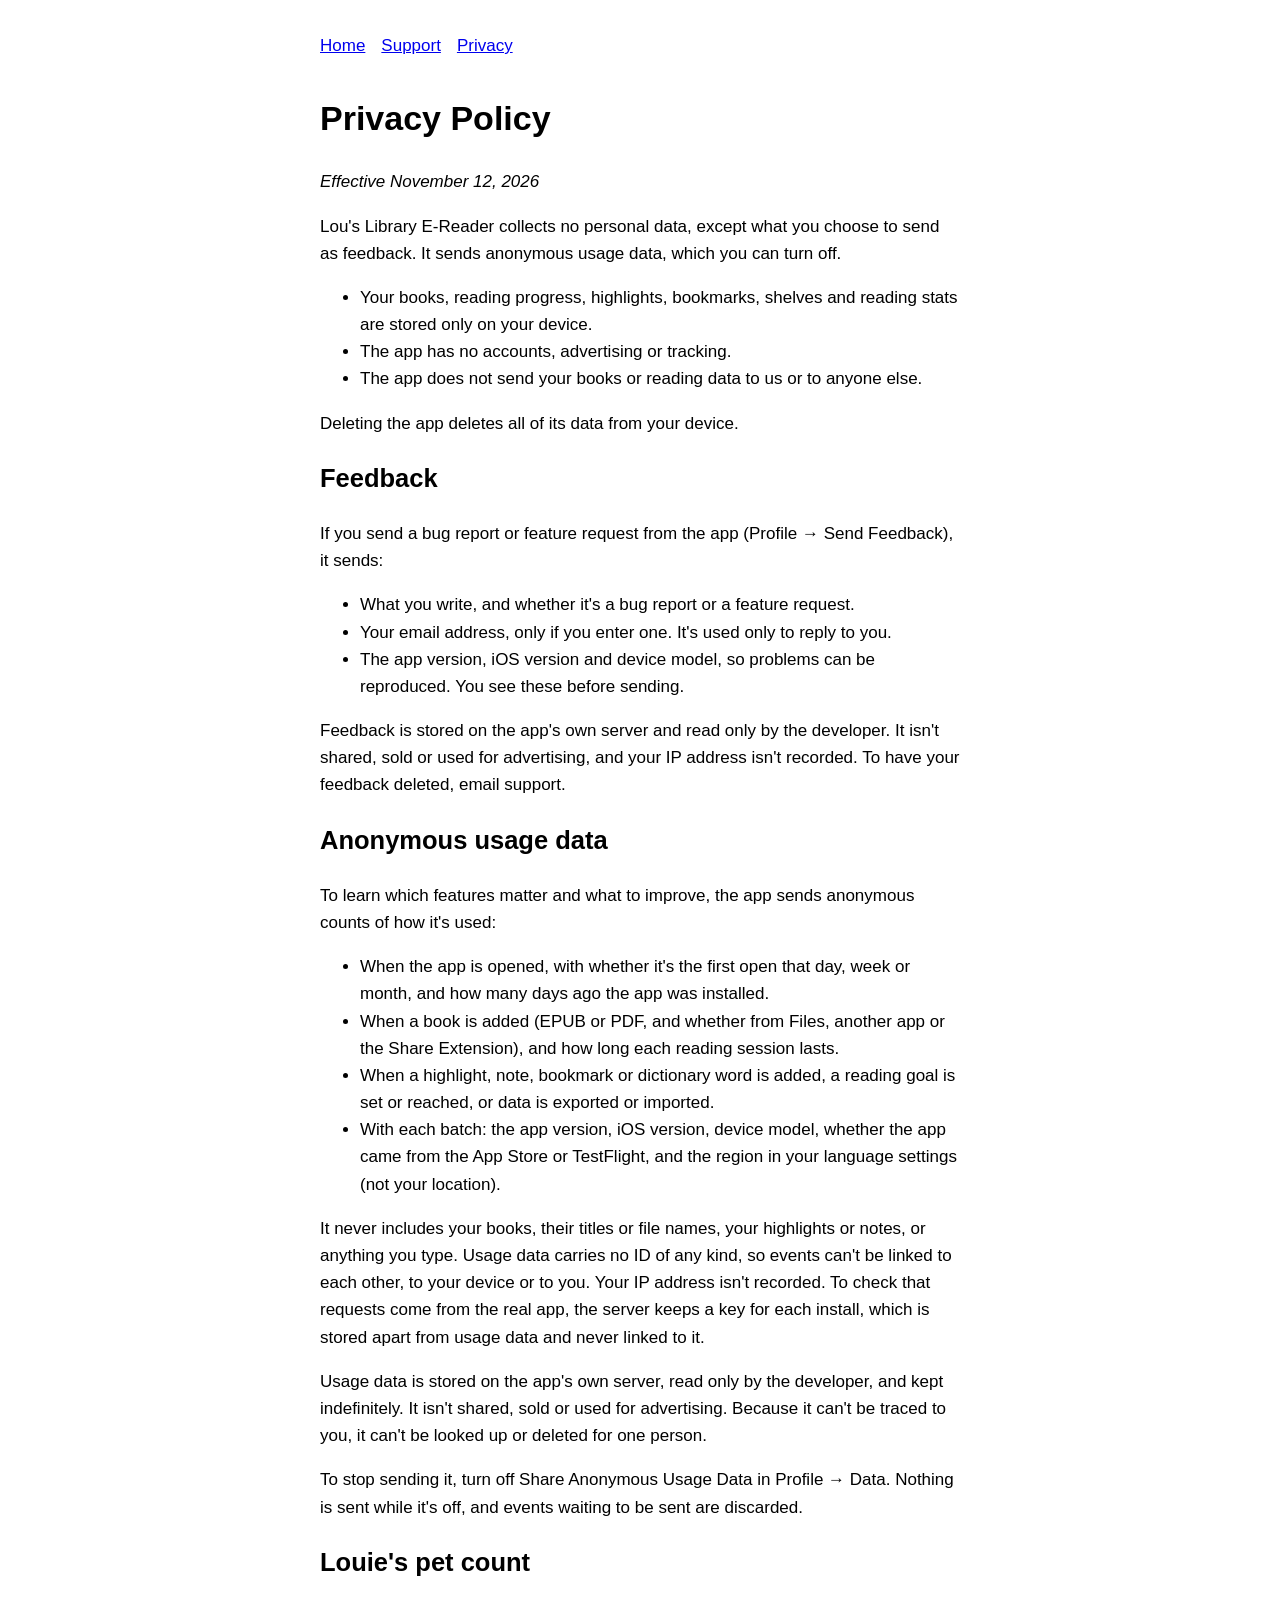
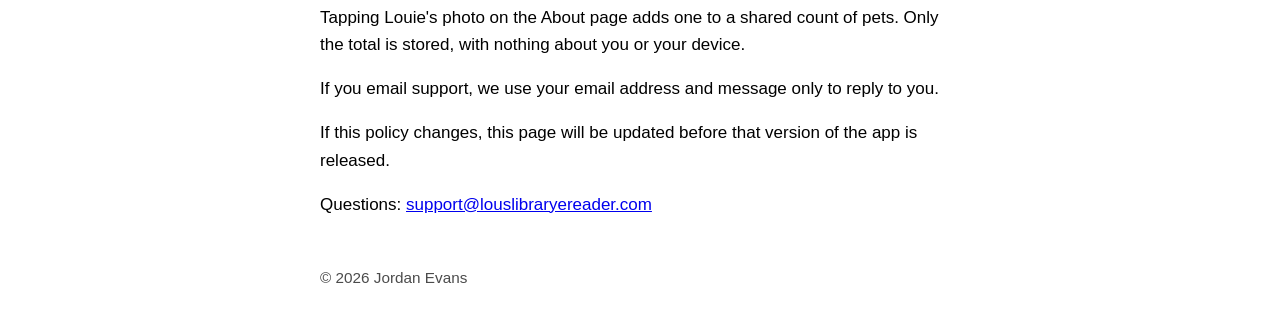
==== privacy/index.html @ e5a7ee9a "Describe anonymous usage data in the privacy policy For Jevs21/ebook-reader-ios#44.  Co-Authored-By:" ====
<!doctype html>
<html lang="en">
<head>
<meta charset="utf-8">
<meta name="viewport" content="width=device-width, initial-scale=1">
<title>Privacy Policy · Lou's Library E-Reader</title>
<link rel="stylesheet" href="/style.css">
</head>
<body>
<nav><a href="/">Home</a><a href="/support/">Support</a><a href="/privacy/">Privacy</a></nav>
<h1>Privacy Policy</h1>
<p><em>Effective November 12, 2026</em></p>
<p>Lou's Library E-Reader collects no personal data, except what you choose to send as feedback. It sends anonymous usage data, which you can turn off.</p>
<ul>
<li>Your books, reading progress, highlights, bookmarks, shelves and reading stats are stored only on your device.</li>
<li>The app has no accounts, advertising or tracking.</li>
<li>The app does not send your books or reading data to us or to anyone else.</li>
</ul>
<p>Deleting the app deletes all of its data from your device.</p>
<h2>Feedback</h2>
<p>If you send a bug report or feature request from the app (Profile → Send Feedback), it sends:</p>
<ul>
<li>What you write, and whether it's a bug report or a feature request.</li>
<li>Your email address, only if you enter one. It's used only to reply to you.</li>
<li>The app version, iOS version and device model, so problems can be reproduced. You see these before sending.</li>
</ul>
<p>Feedback is stored on the app's own server and read only by the developer. It isn't shared, sold or used for advertising, and your IP address isn't recorded. To have your feedback deleted, email support.</p>
<h2>Anonymous usage data</h2>
<p>To learn which features matter and what to improve, the app sends anonymous counts of how it's used:</p>
<ul>
<li>When the app is opened, with whether it's the first open that day, week or month, and how many days ago the app was installed.</li>
<li>When a book is added (EPUB or PDF, and whether from Files, another app or the Share Extension), and how long each reading session lasts.</li>
<li>When a highlight, note, bookmark or dictionary word is added, a reading goal is set or reached, or data is exported or imported.</li>
<li>With each batch: the app version, iOS version, device model, whether the app came from the App Store or TestFlight, and the region in your language settings (not your location).</li>
</ul>
<p>It never includes your books, their titles or file names, your highlights or notes, or anything you type. Usage data carries no ID of any kind, so events can't be linked to each other, to your device or to you. Your IP address isn't recorded. To check that requests come from the real app, the server keeps a key for each install, which is stored apart from usage data and never linked to it.</p>
<p>Usage data is stored on the app's own server, read only by the developer, and kept indefinitely. It isn't shared, sold or used for advertising. Because it can't be traced to you, it can't be looked up or deleted for one person.</p>
<p>To stop sending it, turn off Share Anonymous Usage Data in Profile → Data. Nothing is sent while it's off, and events waiting to be sent are discarded.</p>
<h2>Louie's pet count</h2>
<p>Tapping Louie's photo on the About page adds one to a shared count of pets. Only the total is stored, with nothing about you or your device.</p>
<p>If you email support, we use your email address and message only to reply to you.</p>
<p>If this policy changes, this page will be updated before that version of the app is released.</p>
<p>Questions: <a href="mailto:support@louslibraryereader.com">support@louslibraryereader.com</a></p>
<footer>&copy; 2026 Jordan Evans</footer>
</body>
</html>
---- style.css ----
:root { color-scheme: light dark; }
body { font: 17px/1.6 -apple-system, BlinkMacSystemFont, "Segoe UI", sans-serif; max-width: 40rem; margin: 0 auto; padding: 2rem 1rem; }
nav { margin-bottom: 2rem; }
nav a { margin-right: 1rem; }
footer { margin-top: 3rem; font-size: 0.9em; opacity: 0.7; }
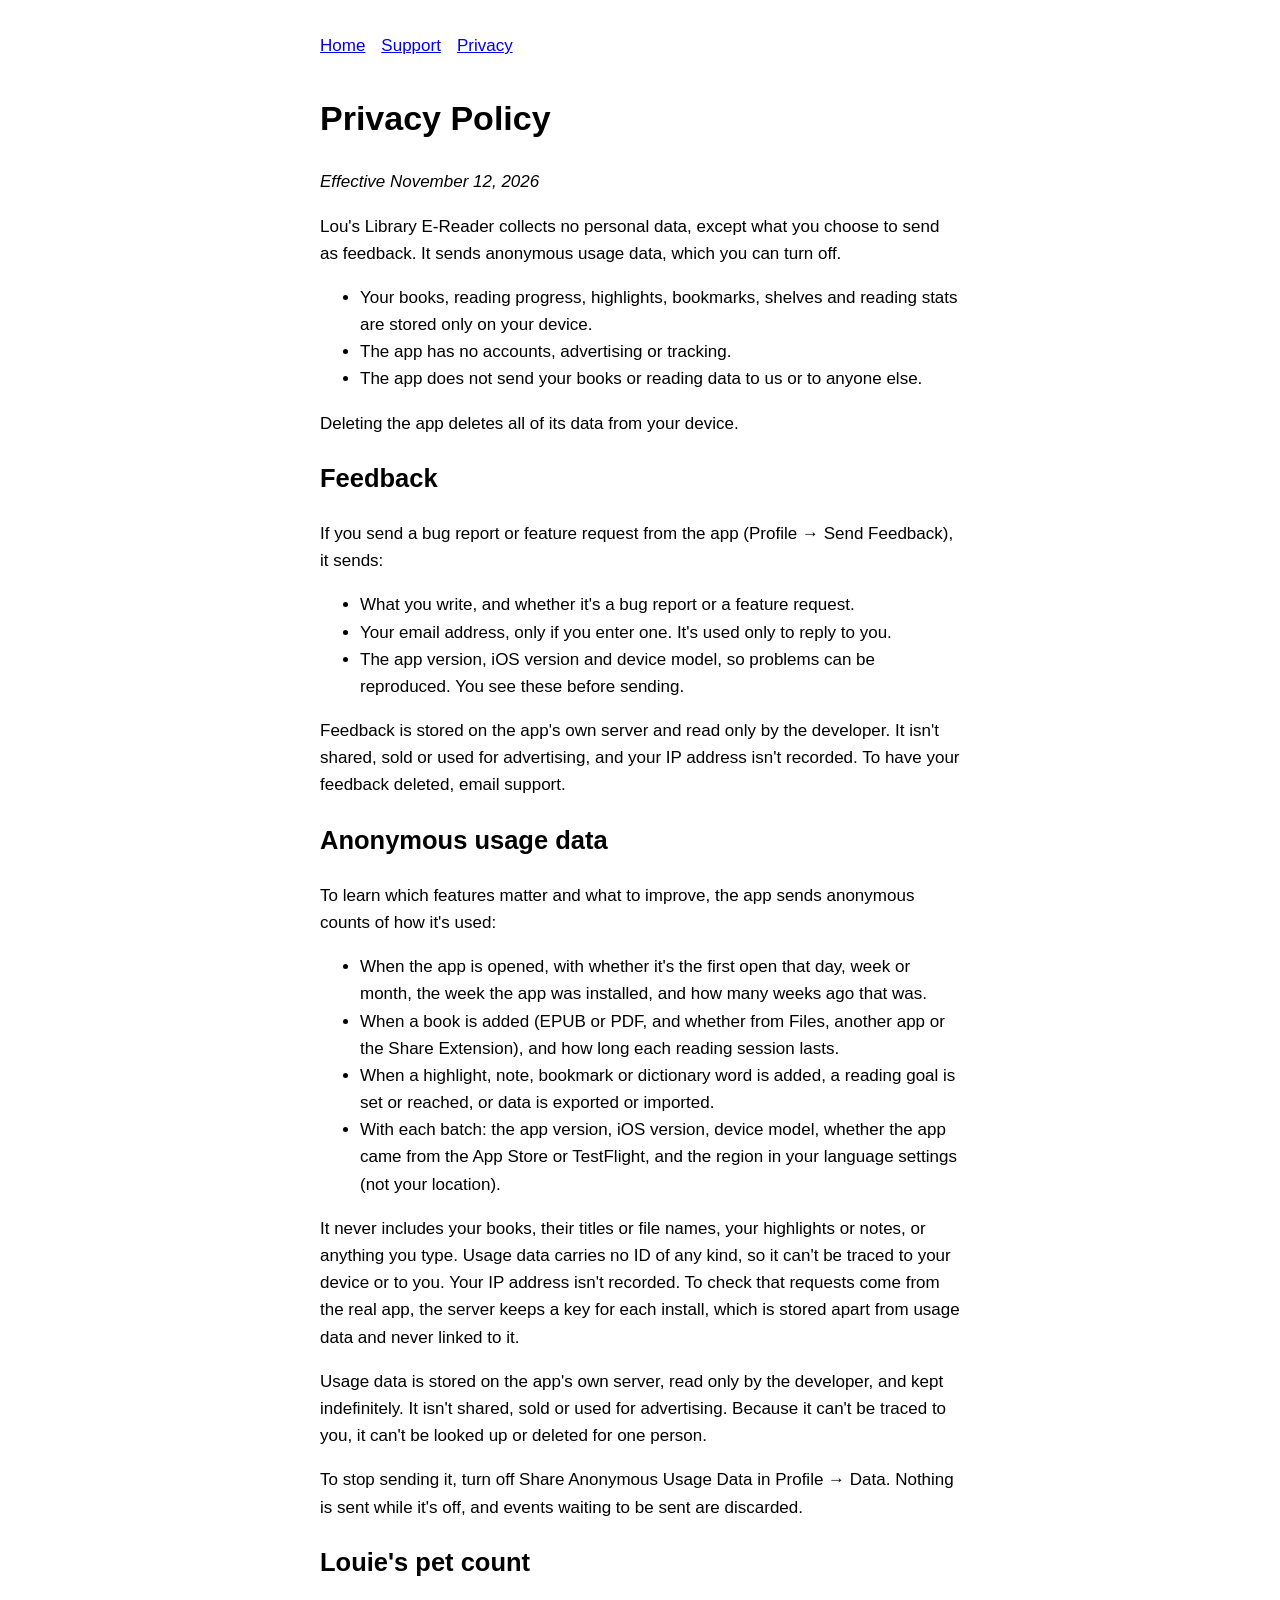
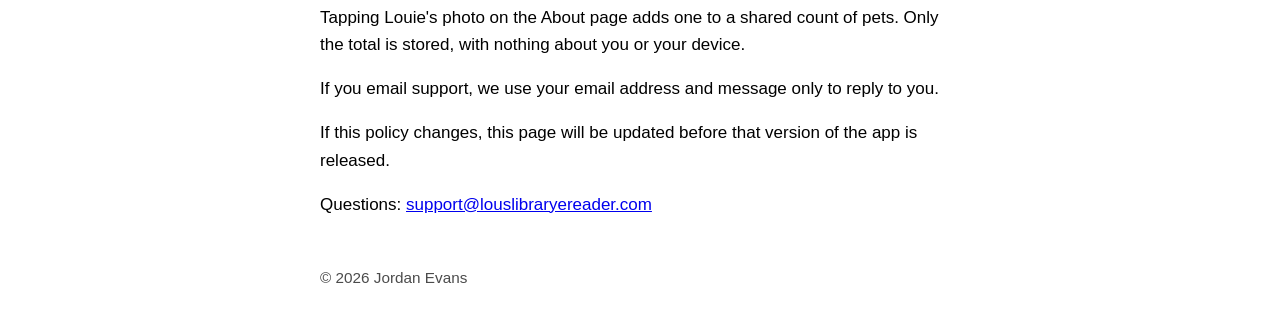
==== commit 3343ceec: "Describe install timing in weeks and soften the linking claim The app no longer sends days since ins" ====
--- a/privacy/index.html
+++ b/privacy/index.html
@@ -28,12 +28,12 @@
 <h2>Anonymous usage data</h2>
 <p>To learn which features matter and what to improve, the app sends anonymous counts of how it's used:</p>
 <ul>
-<li>When the app is opened, with whether it's the first open that day, week or month, and how many days ago the app was installed.</li>
+<li>When the app is opened, with whether it's the first open that day, week or month, the week the app was installed, and how many weeks ago that was.</li>
 <li>When a book is added (EPUB or PDF, and whether from Files, another app or the Share Extension), and how long each reading session lasts.</li>
 <li>When a highlight, note, bookmark or dictionary word is added, a reading goal is set or reached, or data is exported or imported.</li>
 <li>With each batch: the app version, iOS version, device model, whether the app came from the App Store or TestFlight, and the region in your language settings (not your location).</li>
 </ul>
-<p>It never includes your books, their titles or file names, your highlights or notes, or anything you type. Usage data carries no ID of any kind, so events can't be linked to each other, to your device or to you. Your IP address isn't recorded. To check that requests come from the real app, the server keeps a key for each install, which is stored apart from usage data and never linked to it.</p>
+<p>It never includes your books, their titles or file names, your highlights or notes, or anything you type. Usage data carries no ID of any kind, so it can't be traced to your device or to you. Your IP address isn't recorded. To check that requests come from the real app, the server keeps a key for each install, which is stored apart from usage data and never linked to it.</p>
 <p>Usage data is stored on the app's own server, read only by the developer, and kept indefinitely. It isn't shared, sold or used for advertising. Because it can't be traced to you, it can't be looked up or deleted for one person.</p>
 <p>To stop sending it, turn off Share Anonymous Usage Data in Profile → Data. Nothing is sent while it's off, and events waiting to be sent are discarded.</p>
 <h2>Louie's pet count</h2>
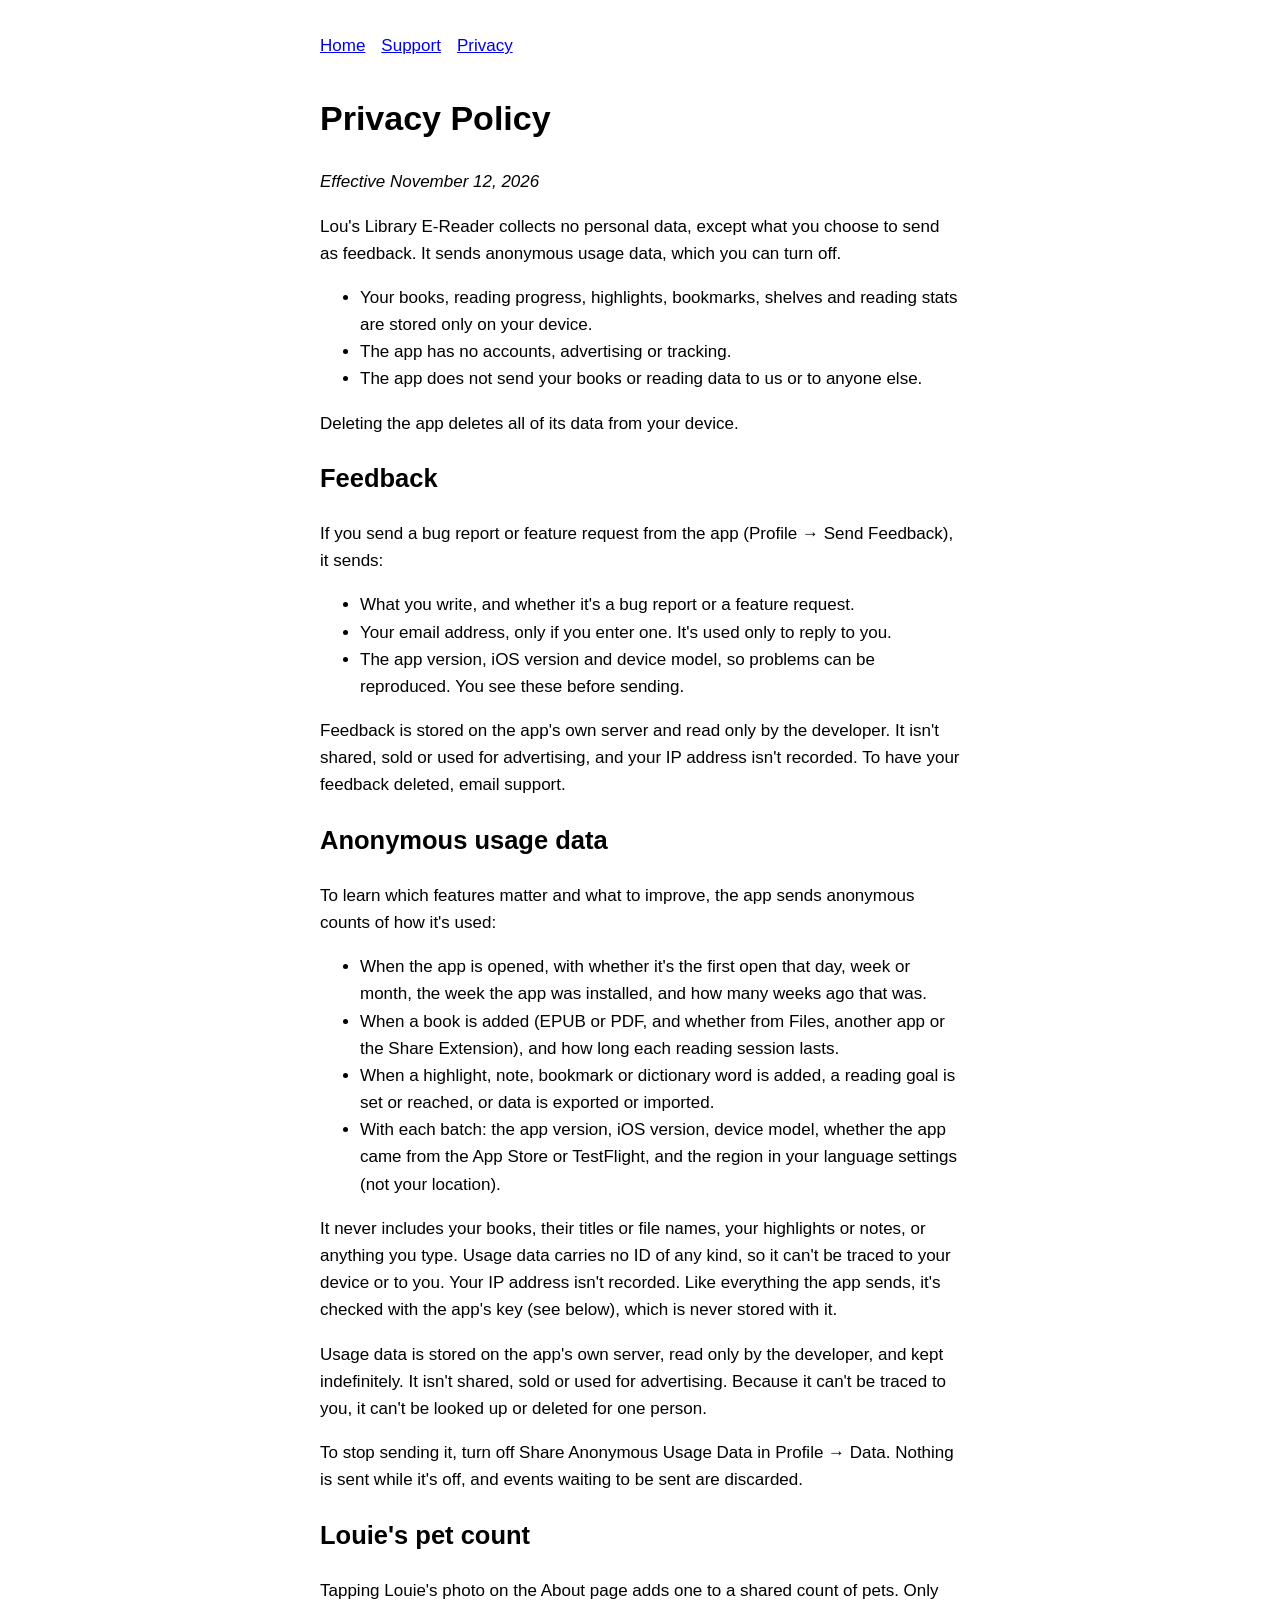
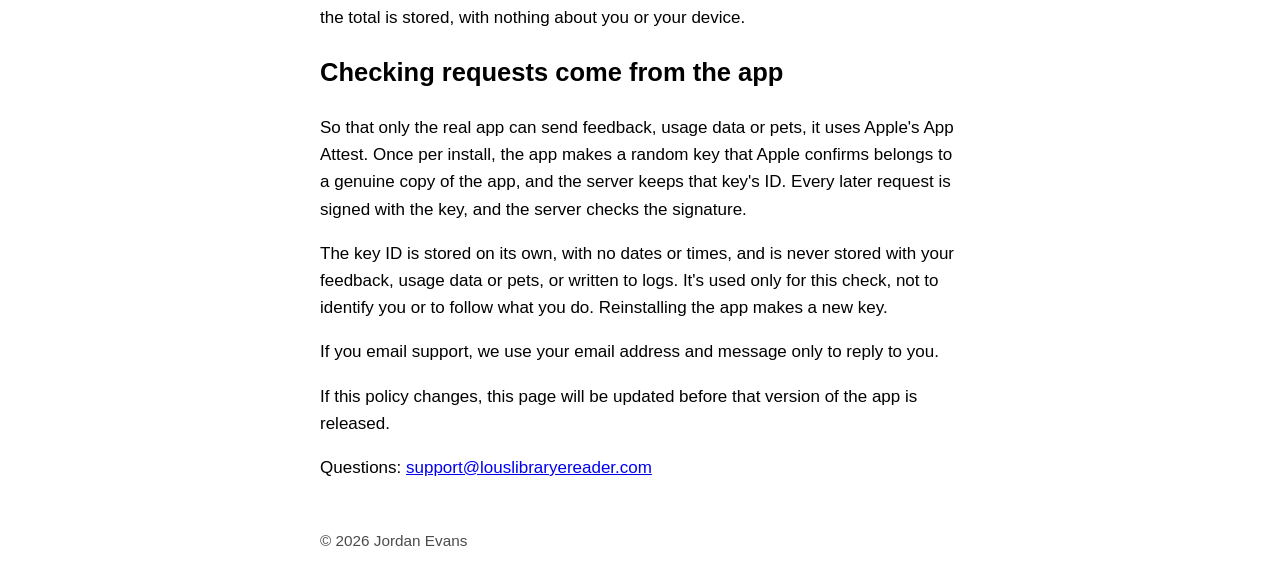
==== commit 10c69cf2: "Describe the App Attest key in the privacy policy Co-Authored-By: Claude Opus 5.5 <noreply@anthropic" ====
--- a/privacy/index.html
+++ b/privacy/index.html
@@ -33,11 +33,14 @@
 <li>When a highlight, note, bookmark or dictionary word is added, a reading goal is set or reached, or data is exported or imported.</li>
 <li>With each batch: the app version, iOS version, device model, whether the app came from the App Store or TestFlight, and the region in your language settings (not your location).</li>
 </ul>
-<p>It never includes your books, their titles or file names, your highlights or notes, or anything you type. Usage data carries no ID of any kind, so it can't be traced to your device or to you. Your IP address isn't recorded. To check that requests come from the real app, the server keeps a key for each install, which is stored apart from usage data and never linked to it.</p>
+<p>It never includes your books, their titles or file names, your highlights or notes, or anything you type. Usage data carries no ID of any kind, so it can't be traced to your device or to you. Your IP address isn't recorded. Like everything the app sends, it's checked with the app's key (see below), which is never stored with it.</p>
 <p>Usage data is stored on the app's own server, read only by the developer, and kept indefinitely. It isn't shared, sold or used for advertising. Because it can't be traced to you, it can't be looked up or deleted for one person.</p>
 <p>To stop sending it, turn off Share Anonymous Usage Data in Profile → Data. Nothing is sent while it's off, and events waiting to be sent are discarded.</p>
 <h2>Louie's pet count</h2>
 <p>Tapping Louie's photo on the About page adds one to a shared count of pets. Only the total is stored, with nothing about you or your device.</p>
+<h2>Checking requests come from the app</h2>
+<p>So that only the real app can send feedback, usage data or pets, it uses Apple's App Attest. Once per install, the app makes a random key that Apple confirms belongs to a genuine copy of the app, and the server keeps that key's ID. Every later request is signed with the key, and the server checks the signature.</p>
+<p>The key ID is stored on its own, with no dates or times, and is never stored with your feedback, usage data or pets, or written to logs. It's used only for this check, not to identify you or to follow what you do. Reinstalling the app makes a new key.</p>
 <p>If you email support, we use your email address and message only to reply to you.</p>
 <p>If this policy changes, this page will be updated before that version of the app is released.</p>
 <p>Questions: <a href="mailto:support@louslibraryereader.com">support@louslibraryereader.com</a></p>
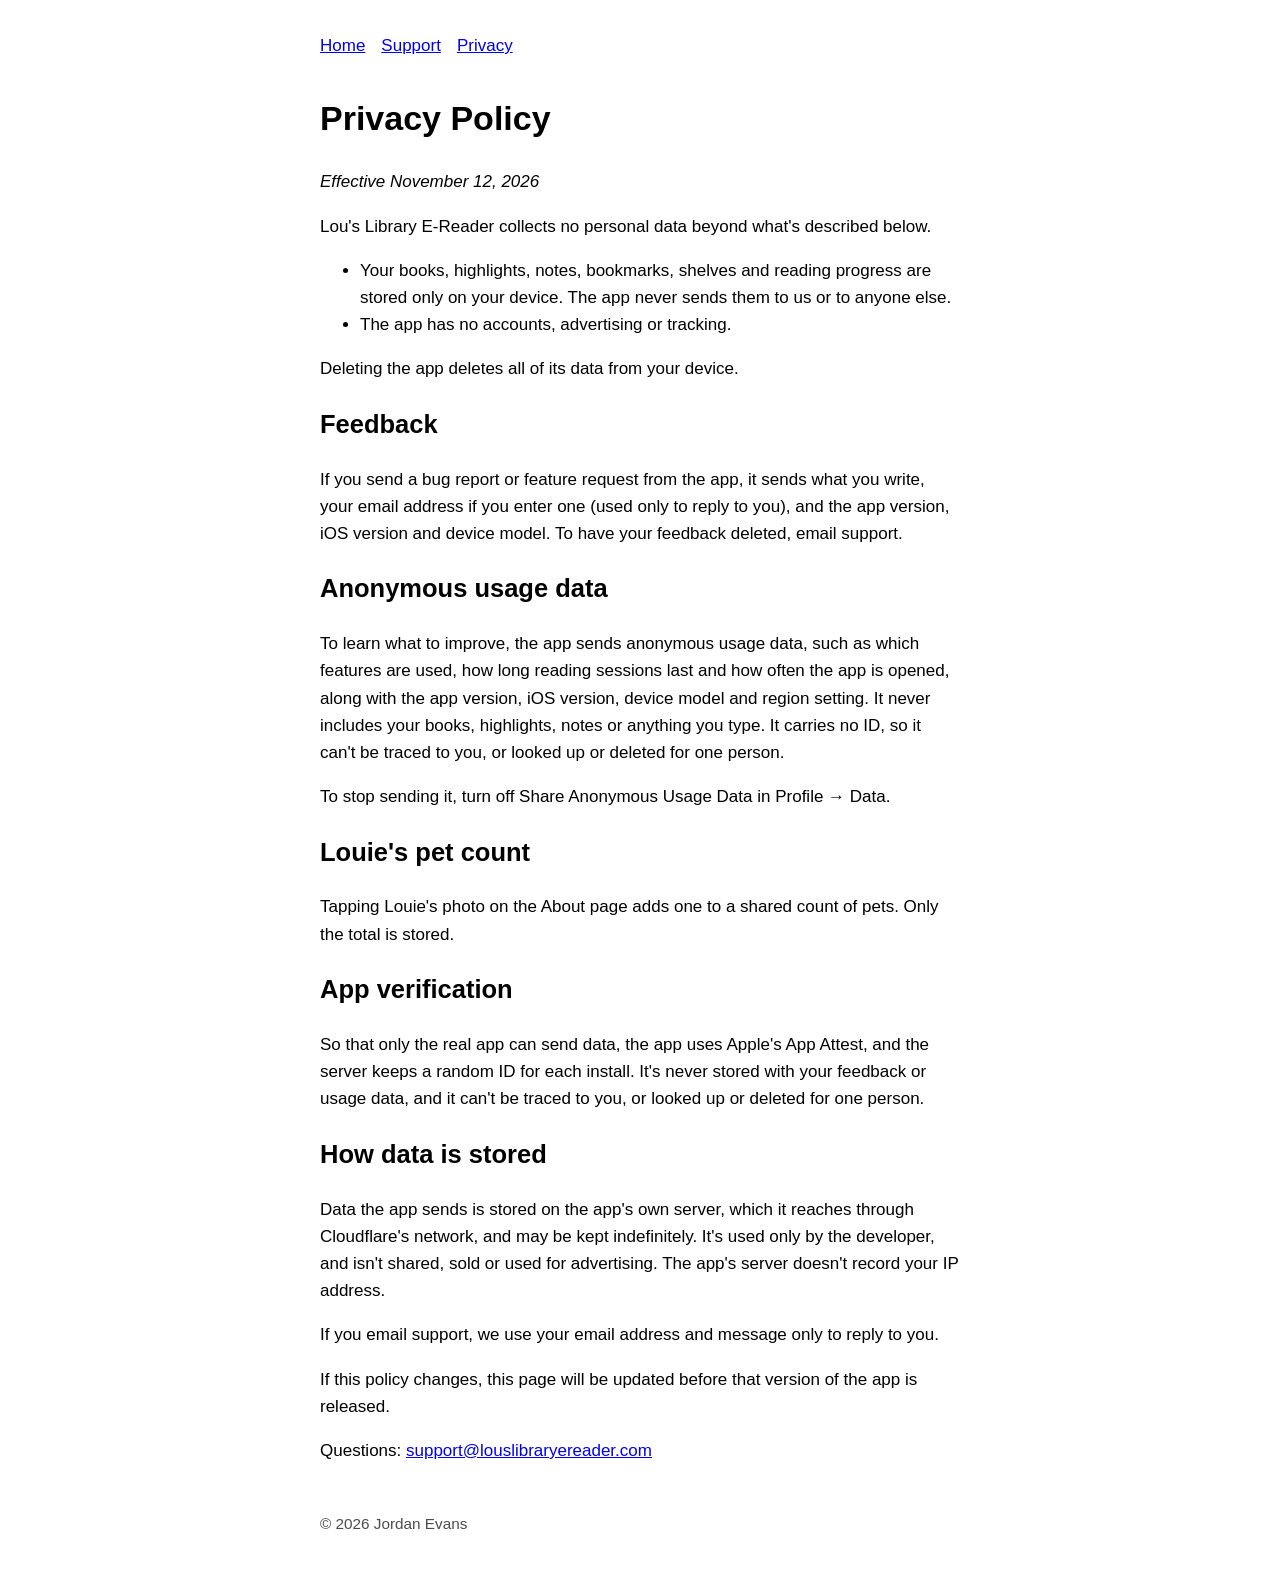
==== commit 267340e4: "Trim the privacy policy to general terms and fix statements 0.3.0 would make untrue Co-Authored-By: " ====
--- a/privacy/index.html
+++ b/privacy/index.html
@@ -10,37 +10,23 @@
 <nav><a href="/">Home</a><a href="/support/">Support</a><a href="/privacy/">Privacy</a></nav>
 <h1>Privacy Policy</h1>
 <p><em>Effective November 12, 2026</em></p>
-<p>Lou's Library E-Reader collects no personal data, except what you choose to send as feedback. It sends anonymous usage data, which you can turn off.</p>
+<p>Lou's Library E-Reader collects no personal data beyond what's described below.</p>
 <ul>
-<li>Your books, reading progress, highlights, bookmarks, shelves and reading stats are stored only on your device.</li>
+<li>Your books, highlights, notes, bookmarks, shelves and reading progress are stored only on your device. The app never sends them to us or to anyone else.</li>
 <li>The app has no accounts, advertising or tracking.</li>
-<li>The app does not send your books or reading data to us or to anyone else.</li>
 </ul>
 <p>Deleting the app deletes all of its data from your device.</p>
 <h2>Feedback</h2>
-<p>If you send a bug report or feature request from the app (Profile → Send Feedback), it sends:</p>
-<ul>
-<li>What you write, and whether it's a bug report or a feature request.</li>
-<li>Your email address, only if you enter one. It's used only to reply to you.</li>
-<li>The app version, iOS version and device model, so problems can be reproduced. You see these before sending.</li>
-</ul>
-<p>Feedback is stored on the app's own server and read only by the developer. It isn't shared, sold or used for advertising, and your IP address isn't recorded. To have your feedback deleted, email support.</p>
+<p>If you send a bug report or feature request from the app, it sends what you write, your email address if you enter one (used only to reply to you), and the app version, iOS version and device model. To have your feedback deleted, email support.</p>
 <h2>Anonymous usage data</h2>
-<p>To learn which features matter and what to improve, the app sends anonymous counts of how it's used:</p>
-<ul>
-<li>When the app is opened, with whether it's the first open that day, week or month, the week the app was installed, and how many weeks ago that was.</li>
-<li>When a book is added (EPUB or PDF, and whether from Files, another app or the Share Extension), and how long each reading session lasts.</li>
-<li>When a highlight, note, bookmark or dictionary word is added, a reading goal is set or reached, or data is exported or imported.</li>
-<li>With each batch: the app version, iOS version, device model, whether the app came from the App Store or TestFlight, and the region in your language settings (not your location).</li>
-</ul>
-<p>It never includes your books, their titles or file names, your highlights or notes, or anything you type. Usage data carries no ID of any kind, so it can't be traced to your device or to you. Your IP address isn't recorded. Like everything the app sends, it's checked with the app's key (see below), which is never stored with it.</p>
-<p>Usage data is stored on the app's own server, read only by the developer, and kept indefinitely. It isn't shared, sold or used for advertising. Because it can't be traced to you, it can't be looked up or deleted for one person.</p>
-<p>To stop sending it, turn off Share Anonymous Usage Data in Profile → Data. Nothing is sent while it's off, and events waiting to be sent are discarded.</p>
+<p>To learn what to improve, the app sends anonymous usage data, such as which features are used, how long reading sessions last and how often the app is opened, along with the app version, iOS version, device model and region setting. It never includes your books, highlights, notes or anything you type. It carries no ID, so it can't be traced to you, or looked up or deleted for one person.</p>
+<p>To stop sending it, turn off Share Anonymous Usage Data in Profile → Data.</p>
 <h2>Louie's pet count</h2>
-<p>Tapping Louie's photo on the About page adds one to a shared count of pets. Only the total is stored, with nothing about you or your device.</p>
-<h2>Checking requests come from the app</h2>
-<p>So that only the real app can send feedback, usage data or pets, it uses Apple's App Attest. Once per install, the app makes a random key that Apple confirms belongs to a genuine copy of the app, and the server keeps that key's ID. Every later request is signed with the key, and the server checks the signature.</p>
-<p>The key ID is stored on its own, with no dates or times, and is never stored with your feedback, usage data or pets, or written to logs. It's used only for this check, not to identify you or to follow what you do. Reinstalling the app makes a new key.</p>
+<p>Tapping Louie's photo on the About page adds one to a shared count of pets. Only the total is stored.</p>
+<h2>App verification</h2>
+<p>So that only the real app can send data, the app uses Apple's App Attest, and the server keeps a random ID for each install. It's never stored with your feedback or usage data, and it can't be traced to you, or looked up or deleted for one person.</p>
+<h2>How data is stored</h2>
+<p>Data the app sends is stored on the app's own server, which it reaches through Cloudflare's network, and may be kept indefinitely. It's used only by the developer, and isn't shared, sold or used for advertising. The app's server doesn't record your IP address.</p>
 <p>If you email support, we use your email address and message only to reply to you.</p>
 <p>If this policy changes, this page will be updated before that version of the app is released.</p>
 <p>Questions: <a href="mailto:support@louslibraryereader.com">support@louslibraryereader.com</a></p>
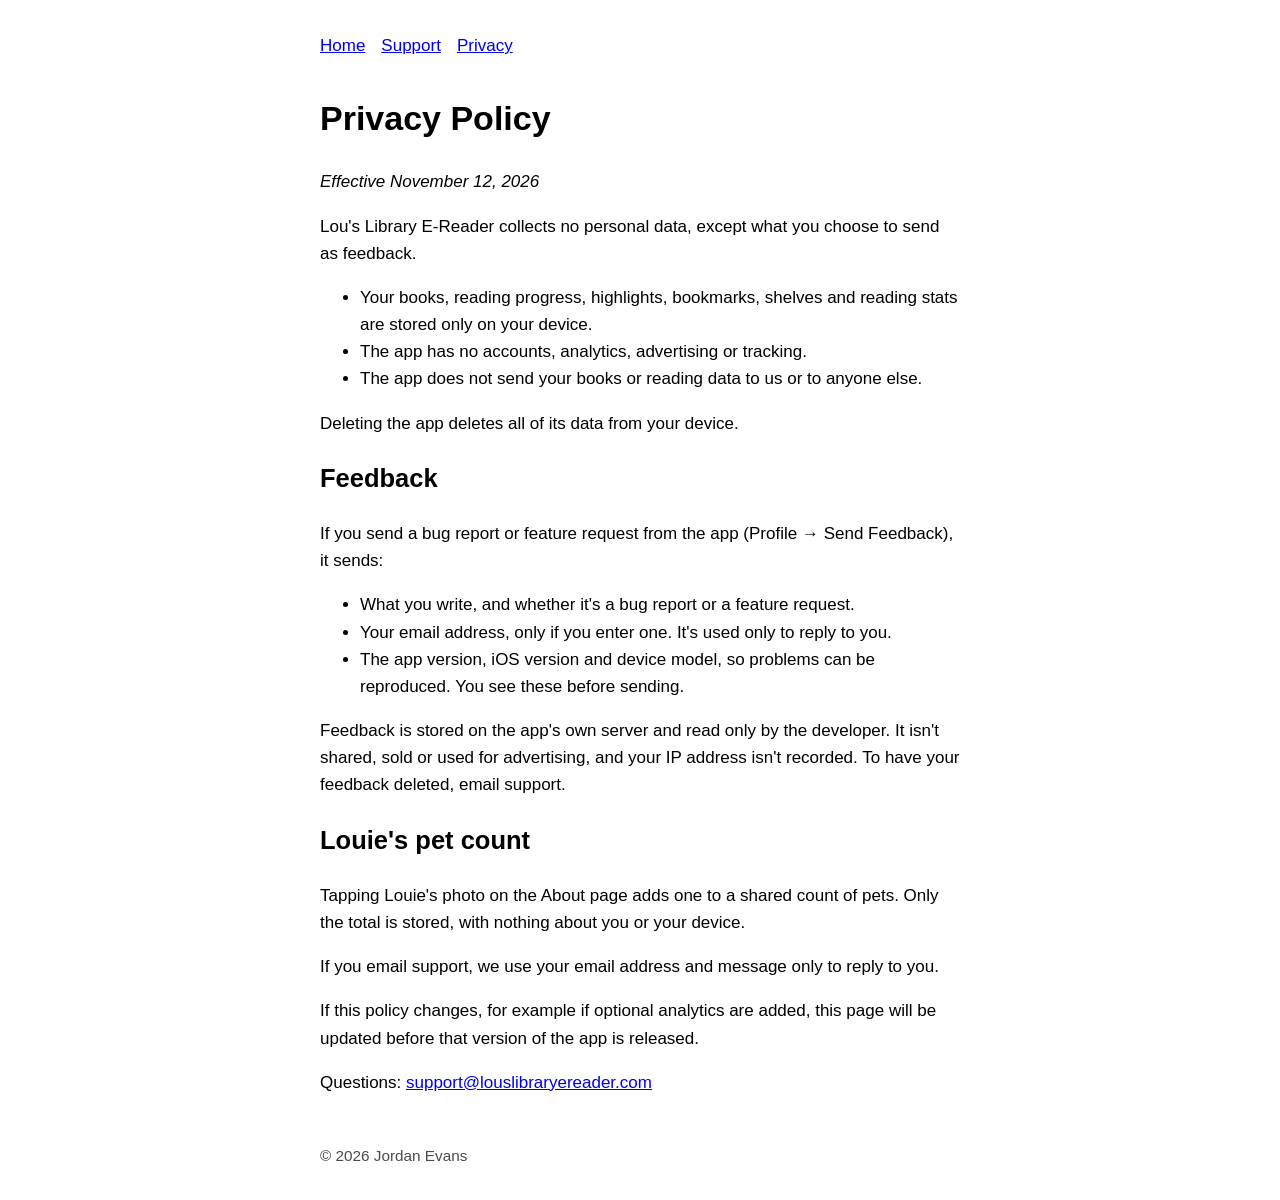
==== commit 74dd4df9: "Merge pull request #1 from Jevs21/feedback-policy Describe in-app feedback and Louie's pet count in " ====
--- a/privacy/index.html
+++ b/privacy/index.html
@@ -10,25 +10,25 @@
 <nav><a href="/">Home</a><a href="/support/">Support</a><a href="/privacy/">Privacy</a></nav>
 <h1>Privacy Policy</h1>
 <p><em>Effective November 12, 2026</em></p>
-<p>Lou's Library E-Reader collects no personal data beyond what's described below.</p>
+<p>Lou's Library E-Reader collects no personal data, except what you choose to send as feedback.</p>
 <ul>
-<li>Your books, highlights, notes, bookmarks, shelves and reading progress are stored only on your device. The app never sends them to us or to anyone else.</li>
-<li>The app has no accounts, advertising or tracking.</li>
+<li>Your books, reading progress, highlights, bookmarks, shelves and reading stats are stored only on your device.</li>
+<li>The app has no accounts, analytics, advertising or tracking.</li>
+<li>The app does not send your books or reading data to us or to anyone else.</li>
 </ul>
 <p>Deleting the app deletes all of its data from your device.</p>
 <h2>Feedback</h2>
-<p>If you send a bug report or feature request from the app, it sends what you write, your email address if you enter one (used only to reply to you), and the app version, iOS version and device model. To have your feedback deleted, email support.</p>
-<h2>Anonymous usage data</h2>
-<p>To learn what to improve, the app sends anonymous usage data, such as which features are used, how long reading sessions last and how often the app is opened, along with the app version, iOS version, device model and region setting. It never includes your books, highlights, notes or anything you type. It carries no ID, so it can't be traced to you, or looked up or deleted for one person.</p>
-<p>To stop sending it, turn off Share Anonymous Usage Data in Profile → Data.</p>
+<p>If you send a bug report or feature request from the app (Profile → Send Feedback), it sends:</p>
+<ul>
+<li>What you write, and whether it's a bug report or a feature request.</li>
+<li>Your email address, only if you enter one. It's used only to reply to you.</li>
+<li>The app version, iOS version and device model, so problems can be reproduced. You see these before sending.</li>
+</ul>
+<p>Feedback is stored on the app's own server and read only by the developer. It isn't shared, sold or used for advertising, and your IP address isn't recorded. To have your feedback deleted, email support.</p>
 <h2>Louie's pet count</h2>
-<p>Tapping Louie's photo on the About page adds one to a shared count of pets. Only the total is stored.</p>
-<h2>App verification</h2>
-<p>So that only the real app can send data, the app uses Apple's App Attest, and the server keeps a random ID for each install. It's never stored with your feedback or usage data, and it can't be traced to you, or looked up or deleted for one person.</p>
-<h2>How data is stored</h2>
-<p>Data the app sends is stored on the app's own server, which it reaches through Cloudflare's network, and may be kept indefinitely. It's used only by the developer, and isn't shared, sold or used for advertising. The app's server doesn't record your IP address.</p>
+<p>Tapping Louie's photo on the About page adds one to a shared count of pets. Only the total is stored, with nothing about you or your device.</p>
 <p>If you email support, we use your email address and message only to reply to you.</p>
-<p>If this policy changes, this page will be updated before that version of the app is released.</p>
+<p>If this policy changes, for example if optional analytics are added, this page will be updated before that version of the app is released.</p>
 <p>Questions: <a href="mailto:support@louslibraryereader.com">support@louslibraryereader.com</a></p>
 <footer>&copy; 2026 Jordan Evans</footer>
 </body>
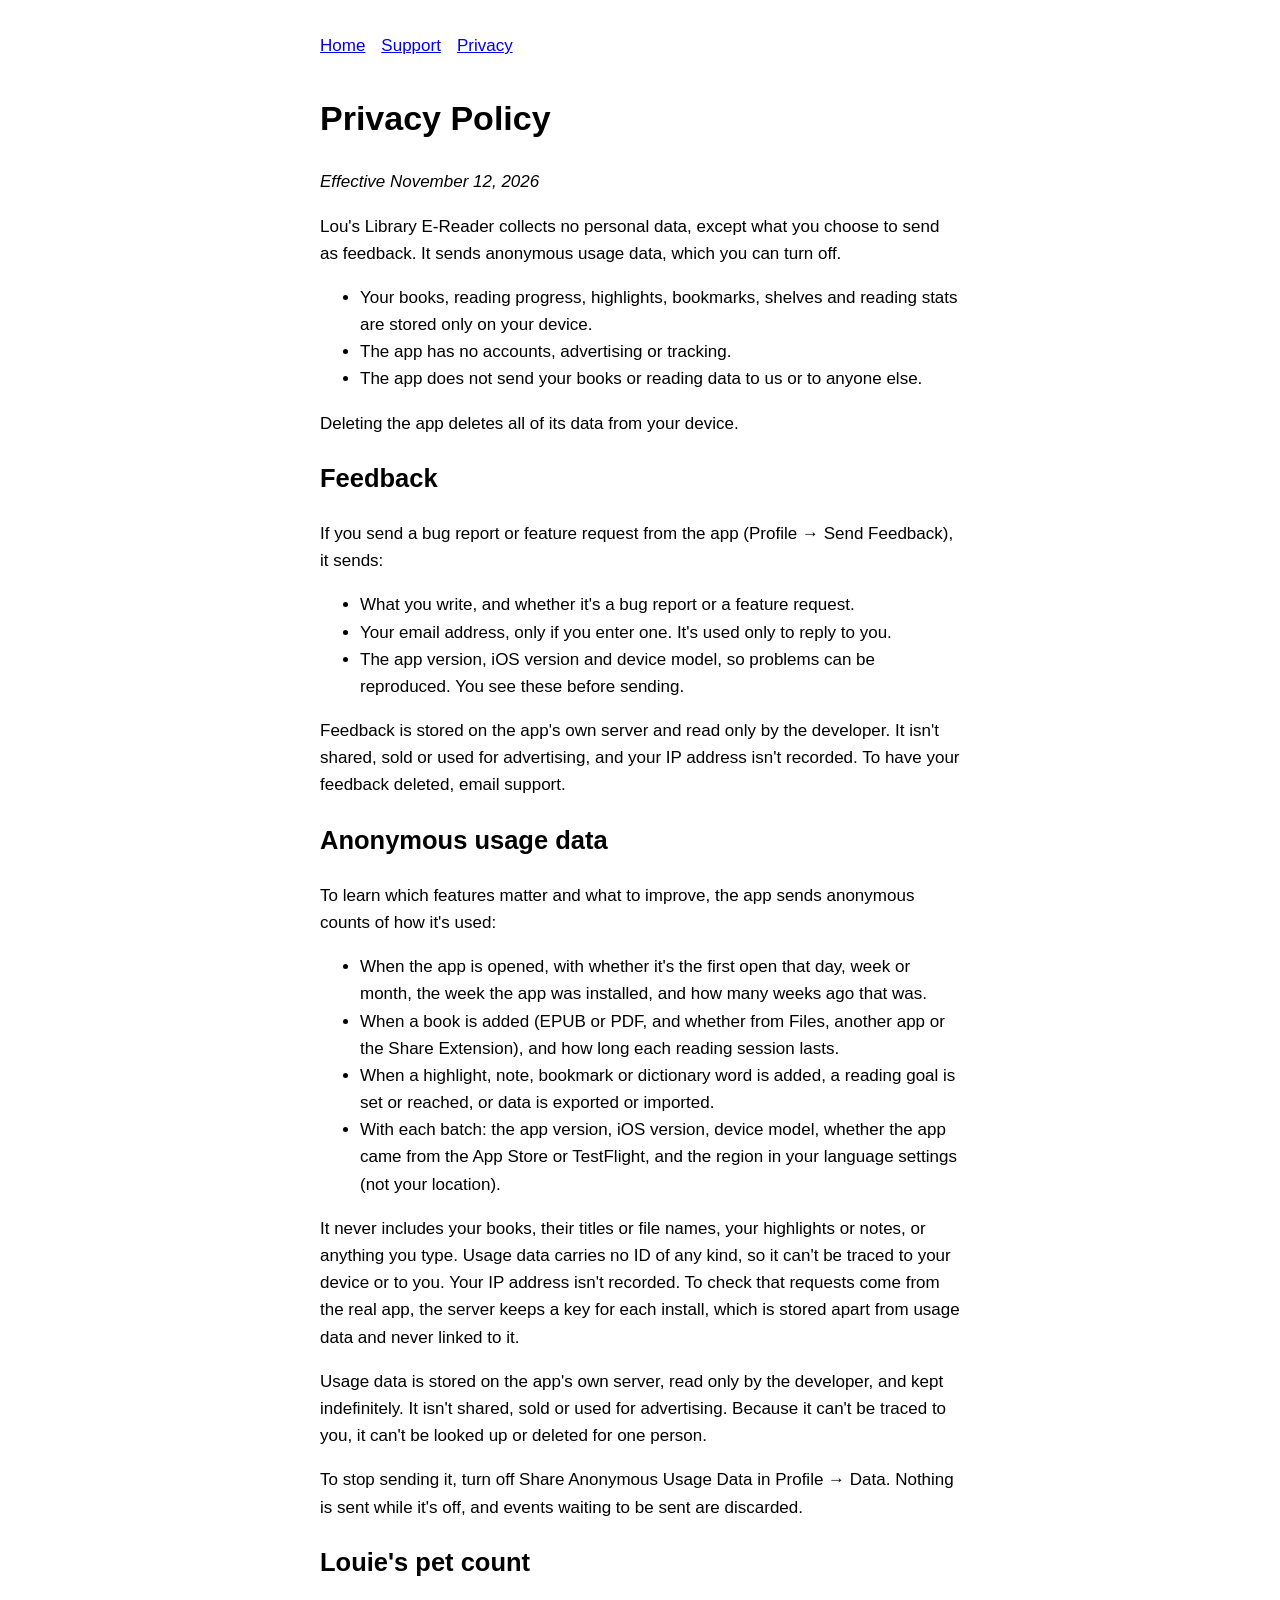
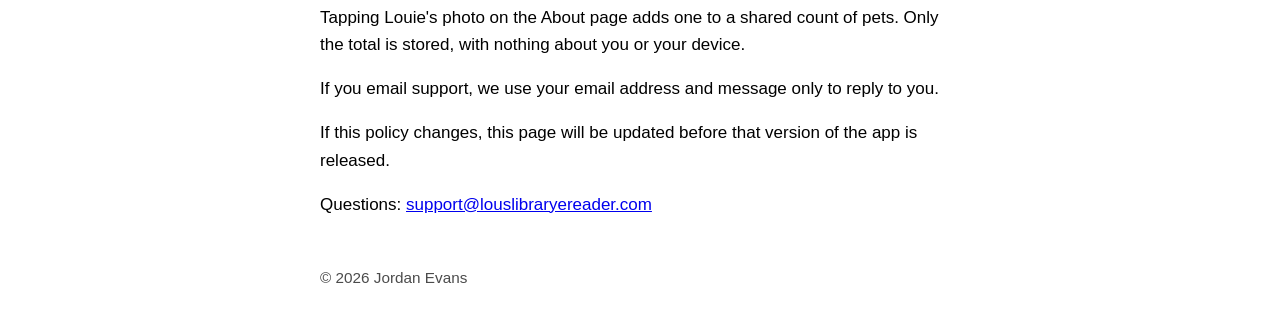
==== commit a2eff43f: "Merge pull request #2 from Jevs21/analytics-policy Describe anonymous usage data in the privacy poli" ====
--- a/privacy/index.html
+++ b/privacy/index.html
@@ -10,10 +10,10 @@
 <nav><a href="/">Home</a><a href="/support/">Support</a><a href="/privacy/">Privacy</a></nav>
 <h1>Privacy Policy</h1>
 <p><em>Effective November 12, 2026</em></p>
-<p>Lou's Library E-Reader collects no personal data, except what you choose to send as feedback.</p>
+<p>Lou's Library E-Reader collects no personal data, except what you choose to send as feedback. It sends anonymous usage data, which you can turn off.</p>
 <ul>
 <li>Your books, reading progress, highlights, bookmarks, shelves and reading stats are stored only on your device.</li>
-<li>The app has no accounts, analytics, advertising or tracking.</li>
+<li>The app has no accounts, advertising or tracking.</li>
 <li>The app does not send your books or reading data to us or to anyone else.</li>
 </ul>
 <p>Deleting the app deletes all of its data from your device.</p>
@@ -25,10 +25,21 @@
 <li>The app version, iOS version and device model, so problems can be reproduced. You see these before sending.</li>
 </ul>
 <p>Feedback is stored on the app's own server and read only by the developer. It isn't shared, sold or used for advertising, and your IP address isn't recorded. To have your feedback deleted, email support.</p>
+<h2>Anonymous usage data</h2>
+<p>To learn which features matter and what to improve, the app sends anonymous counts of how it's used:</p>
+<ul>
+<li>When the app is opened, with whether it's the first open that day, week or month, the week the app was installed, and how many weeks ago that was.</li>
+<li>When a book is added (EPUB or PDF, and whether from Files, another app or the Share Extension), and how long each reading session lasts.</li>
+<li>When a highlight, note, bookmark or dictionary word is added, a reading goal is set or reached, or data is exported or imported.</li>
+<li>With each batch: the app version, iOS version, device model, whether the app came from the App Store or TestFlight, and the region in your language settings (not your location).</li>
+</ul>
+<p>It never includes your books, their titles or file names, your highlights or notes, or anything you type. Usage data carries no ID of any kind, so it can't be traced to your device or to you. Your IP address isn't recorded. To check that requests come from the real app, the server keeps a key for each install, which is stored apart from usage data and never linked to it.</p>
+<p>Usage data is stored on the app's own server, read only by the developer, and kept indefinitely. It isn't shared, sold or used for advertising. Because it can't be traced to you, it can't be looked up or deleted for one person.</p>
+<p>To stop sending it, turn off Share Anonymous Usage Data in Profile → Data. Nothing is sent while it's off, and events waiting to be sent are discarded.</p>
 <h2>Louie's pet count</h2>
 <p>Tapping Louie's photo on the About page adds one to a shared count of pets. Only the total is stored, with nothing about you or your device.</p>
 <p>If you email support, we use your email address and message only to reply to you.</p>
-<p>If this policy changes, for example if optional analytics are added, this page will be updated before that version of the app is released.</p>
+<p>If this policy changes, this page will be updated before that version of the app is released.</p>
 <p>Questions: <a href="mailto:support@louslibraryereader.com">support@louslibraryereader.com</a></p>
 <footer>&copy; 2026 Jordan Evans</footer>
 </body>
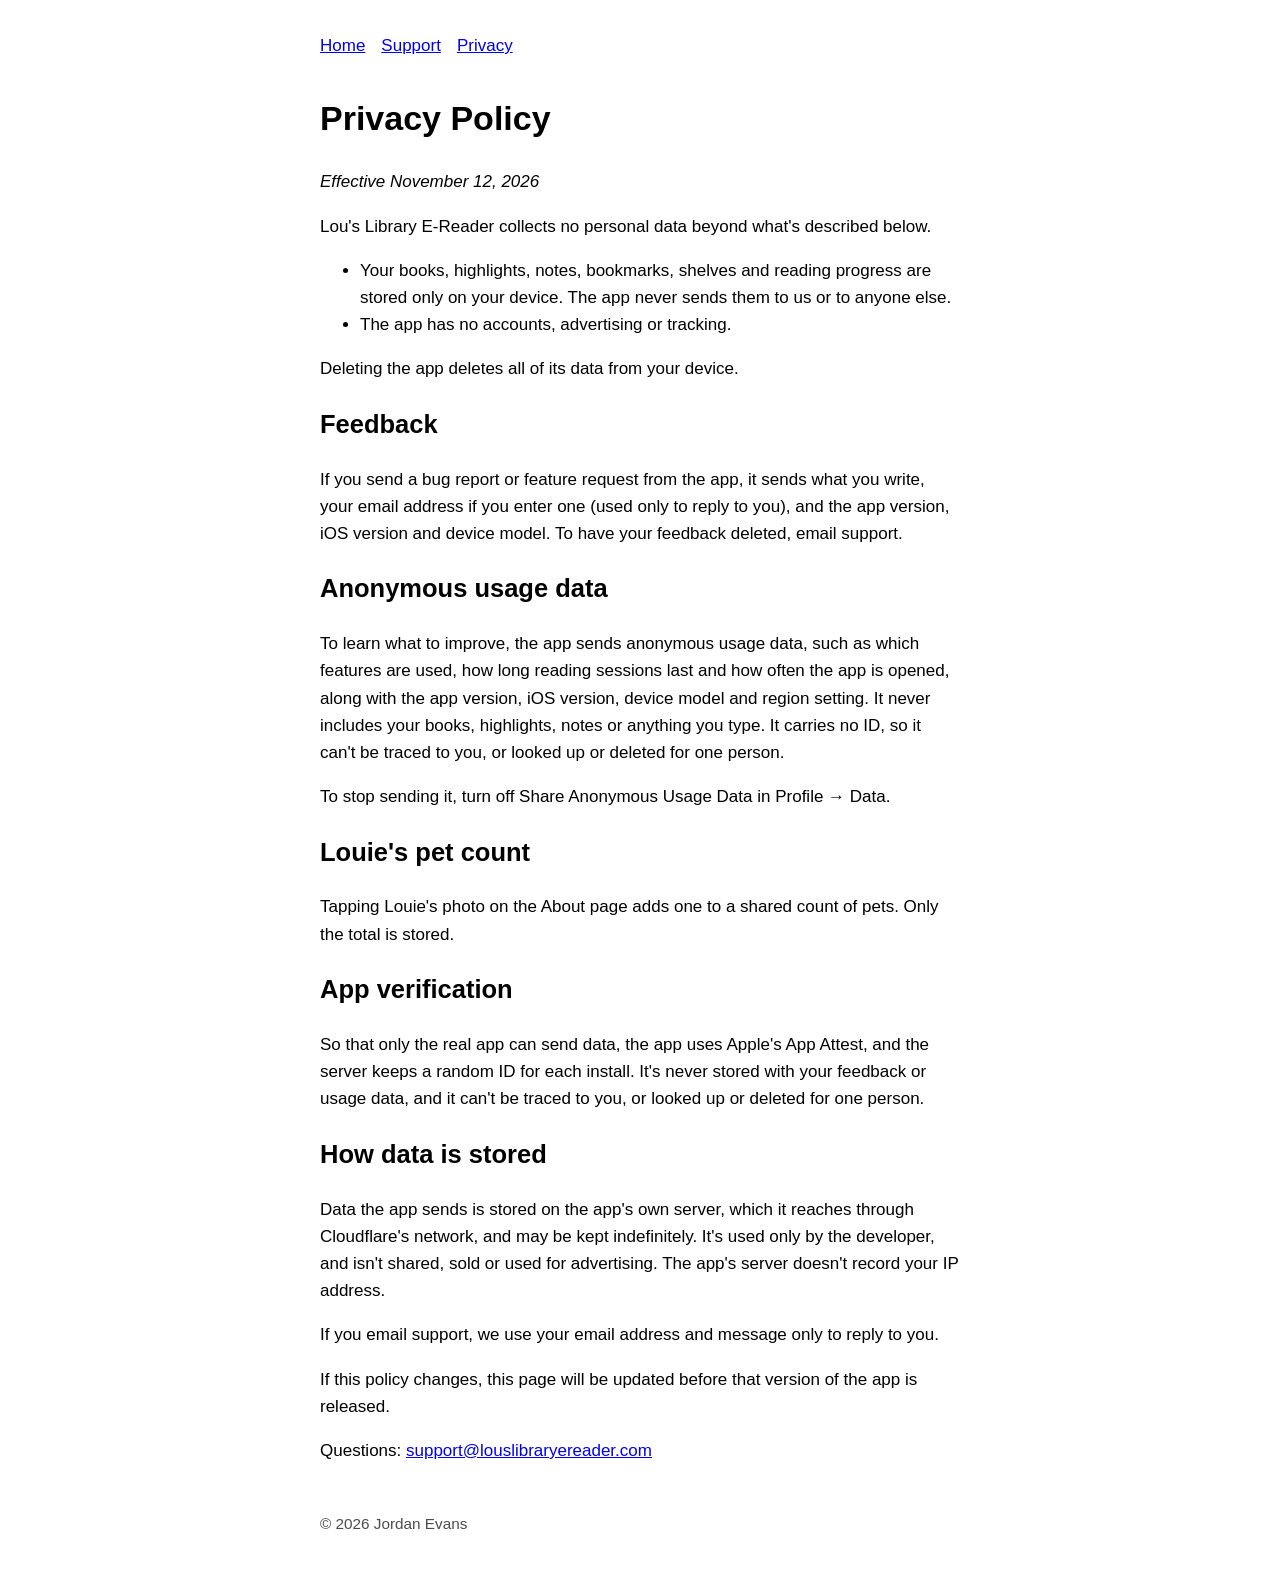
==== commit 595facf6: "Merge pull request #3 from Jevs21/app-attest-policy Describe App Attest and trim the privacy policy " ====
--- a/privacy/index.html
+++ b/privacy/index.html
@@ -10,34 +10,23 @@
 <nav><a href="/">Home</a><a href="/support/">Support</a><a href="/privacy/">Privacy</a></nav>
 <h1>Privacy Policy</h1>
 <p><em>Effective November 12, 2026</em></p>
-<p>Lou's Library E-Reader collects no personal data, except what you choose to send as feedback. It sends anonymous usage data, which you can turn off.</p>
+<p>Lou's Library E-Reader collects no personal data beyond what's described below.</p>
 <ul>
-<li>Your books, reading progress, highlights, bookmarks, shelves and reading stats are stored only on your device.</li>
+<li>Your books, highlights, notes, bookmarks, shelves and reading progress are stored only on your device. The app never sends them to us or to anyone else.</li>
 <li>The app has no accounts, advertising or tracking.</li>
-<li>The app does not send your books or reading data to us or to anyone else.</li>
 </ul>
 <p>Deleting the app deletes all of its data from your device.</p>
 <h2>Feedback</h2>
-<p>If you send a bug report or feature request from the app (Profile → Send Feedback), it sends:</p>
-<ul>
-<li>What you write, and whether it's a bug report or a feature request.</li>
-<li>Your email address, only if you enter one. It's used only to reply to you.</li>
-<li>The app version, iOS version and device model, so problems can be reproduced. You see these before sending.</li>
-</ul>
-<p>Feedback is stored on the app's own server and read only by the developer. It isn't shared, sold or used for advertising, and your IP address isn't recorded. To have your feedback deleted, email support.</p>
+<p>If you send a bug report or feature request from the app, it sends what you write, your email address if you enter one (used only to reply to you), and the app version, iOS version and device model. To have your feedback deleted, email support.</p>
 <h2>Anonymous usage data</h2>
-<p>To learn which features matter and what to improve, the app sends anonymous counts of how it's used:</p>
-<ul>
-<li>When the app is opened, with whether it's the first open that day, week or month, the week the app was installed, and how many weeks ago that was.</li>
-<li>When a book is added (EPUB or PDF, and whether from Files, another app or the Share Extension), and how long each reading session lasts.</li>
-<li>When a highlight, note, bookmark or dictionary word is added, a reading goal is set or reached, or data is exported or imported.</li>
-<li>With each batch: the app version, iOS version, device model, whether the app came from the App Store or TestFlight, and the region in your language settings (not your location).</li>
-</ul>
-<p>It never includes your books, their titles or file names, your highlights or notes, or anything you type. Usage data carries no ID of any kind, so it can't be traced to your device or to you. Your IP address isn't recorded. To check that requests come from the real app, the server keeps a key for each install, which is stored apart from usage data and never linked to it.</p>
-<p>Usage data is stored on the app's own server, read only by the developer, and kept indefinitely. It isn't shared, sold or used for advertising. Because it can't be traced to you, it can't be looked up or deleted for one person.</p>
-<p>To stop sending it, turn off Share Anonymous Usage Data in Profile → Data. Nothing is sent while it's off, and events waiting to be sent are discarded.</p>
+<p>To learn what to improve, the app sends anonymous usage data, such as which features are used, how long reading sessions last and how often the app is opened, along with the app version, iOS version, device model and region setting. It never includes your books, highlights, notes or anything you type. It carries no ID, so it can't be traced to you, or looked up or deleted for one person.</p>
+<p>To stop sending it, turn off Share Anonymous Usage Data in Profile → Data.</p>
 <h2>Louie's pet count</h2>
-<p>Tapping Louie's photo on the About page adds one to a shared count of pets. Only the total is stored, with nothing about you or your device.</p>
+<p>Tapping Louie's photo on the About page adds one to a shared count of pets. Only the total is stored.</p>
+<h2>App verification</h2>
+<p>So that only the real app can send data, the app uses Apple's App Attest, and the server keeps a random ID for each install. It's never stored with your feedback or usage data, and it can't be traced to you, or looked up or deleted for one person.</p>
+<h2>How data is stored</h2>
+<p>Data the app sends is stored on the app's own server, which it reaches through Cloudflare's network, and may be kept indefinitely. It's used only by the developer, and isn't shared, sold or used for advertising. The app's server doesn't record your IP address.</p>
 <p>If you email support, we use your email address and message only to reply to you.</p>
 <p>If this policy changes, this page will be updated before that version of the app is released.</p>
 <p>Questions: <a href="mailto:support@louslibraryereader.com">support@louslibraryereader.com</a></p>
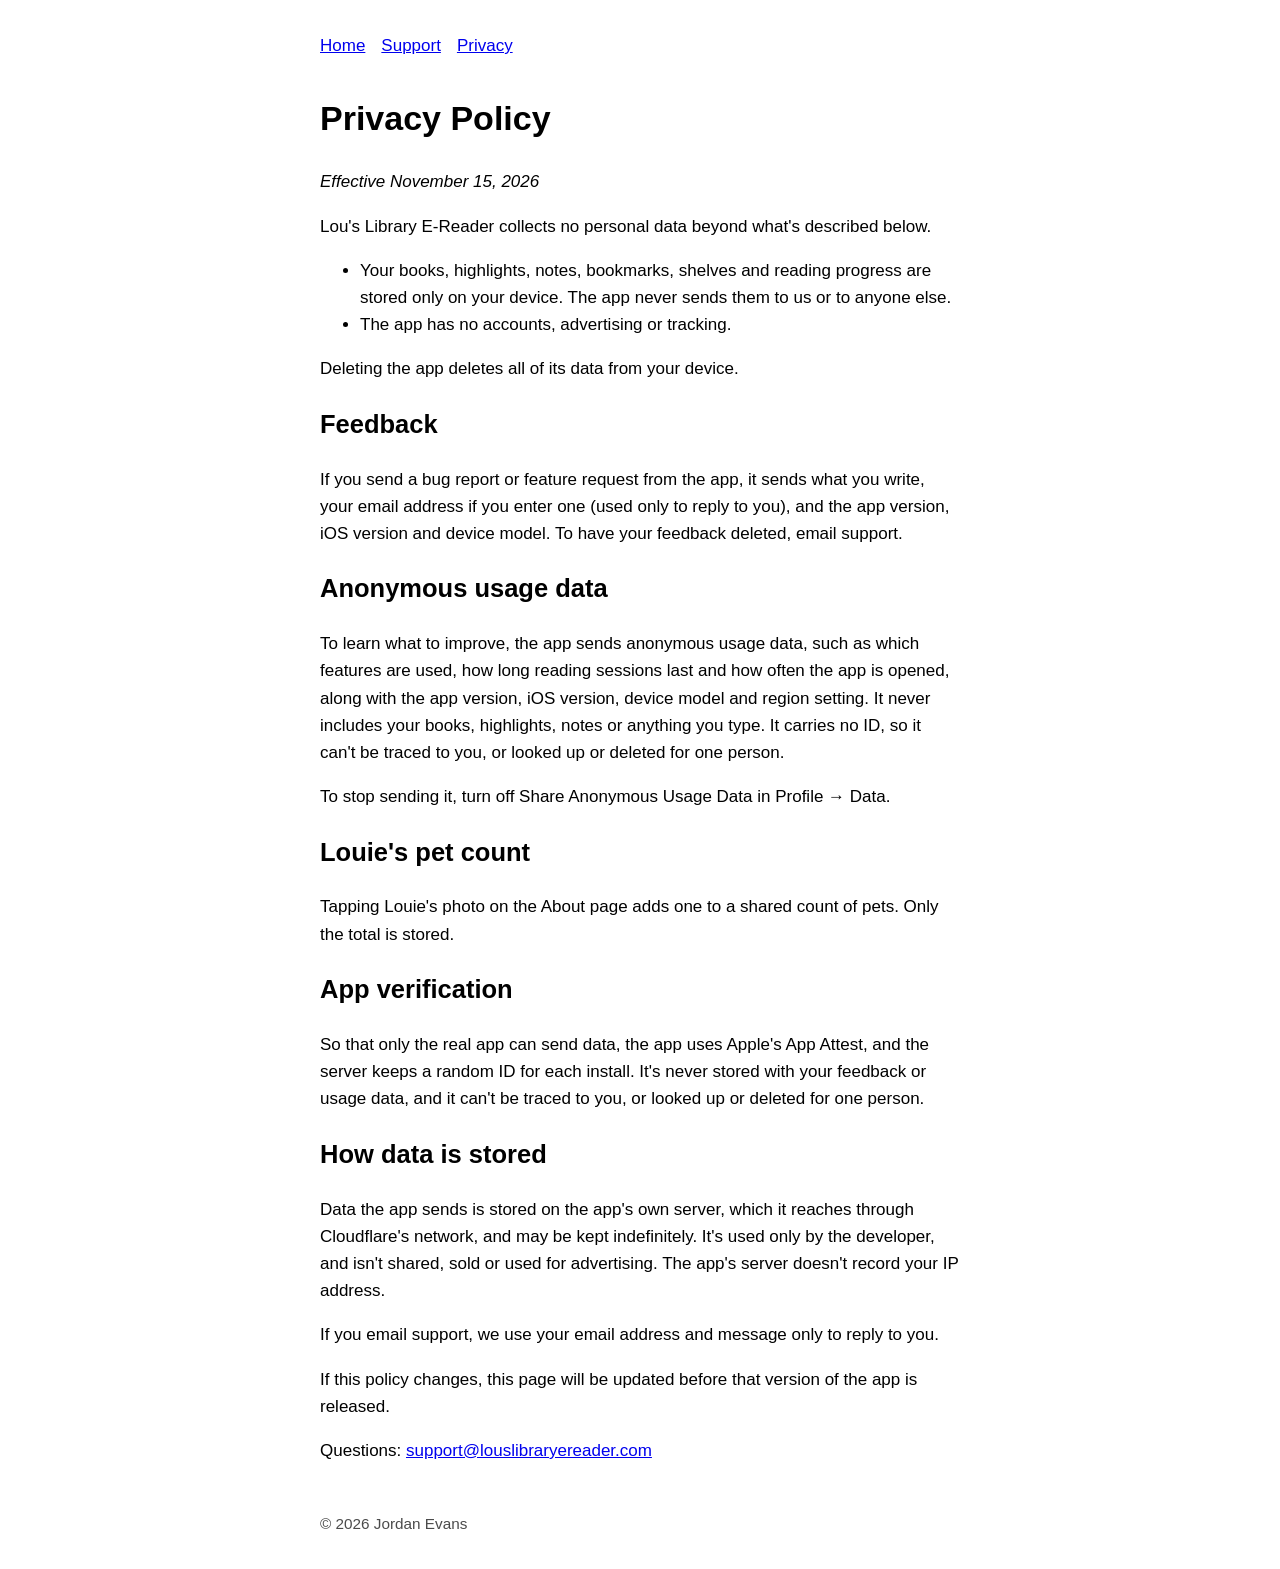
==== commit 0bb9d4ee: "Set the privacy policy's effective date to the day it went live Co-Authored-By: Claude Opus 5.5 <nor" ====
--- a/privacy/index.html
+++ b/privacy/index.html
@@ -9,7 +9,7 @@
 <body>
 <nav><a href="/">Home</a><a href="/support/">Support</a><a href="/privacy/">Privacy</a></nav>
 <h1>Privacy Policy</h1>
-<p><em>Effective November 12, 2026</em></p>
+<p><em>Effective November 15, 2026</em></p>
 <p>Lou's Library E-Reader collects no personal data beyond what's described below.</p>
 <ul>
 <li>Your books, highlights, notes, bookmarks, shelves and reading progress are stored only on your device. The app never sends them to us or to anyone else.</li>
